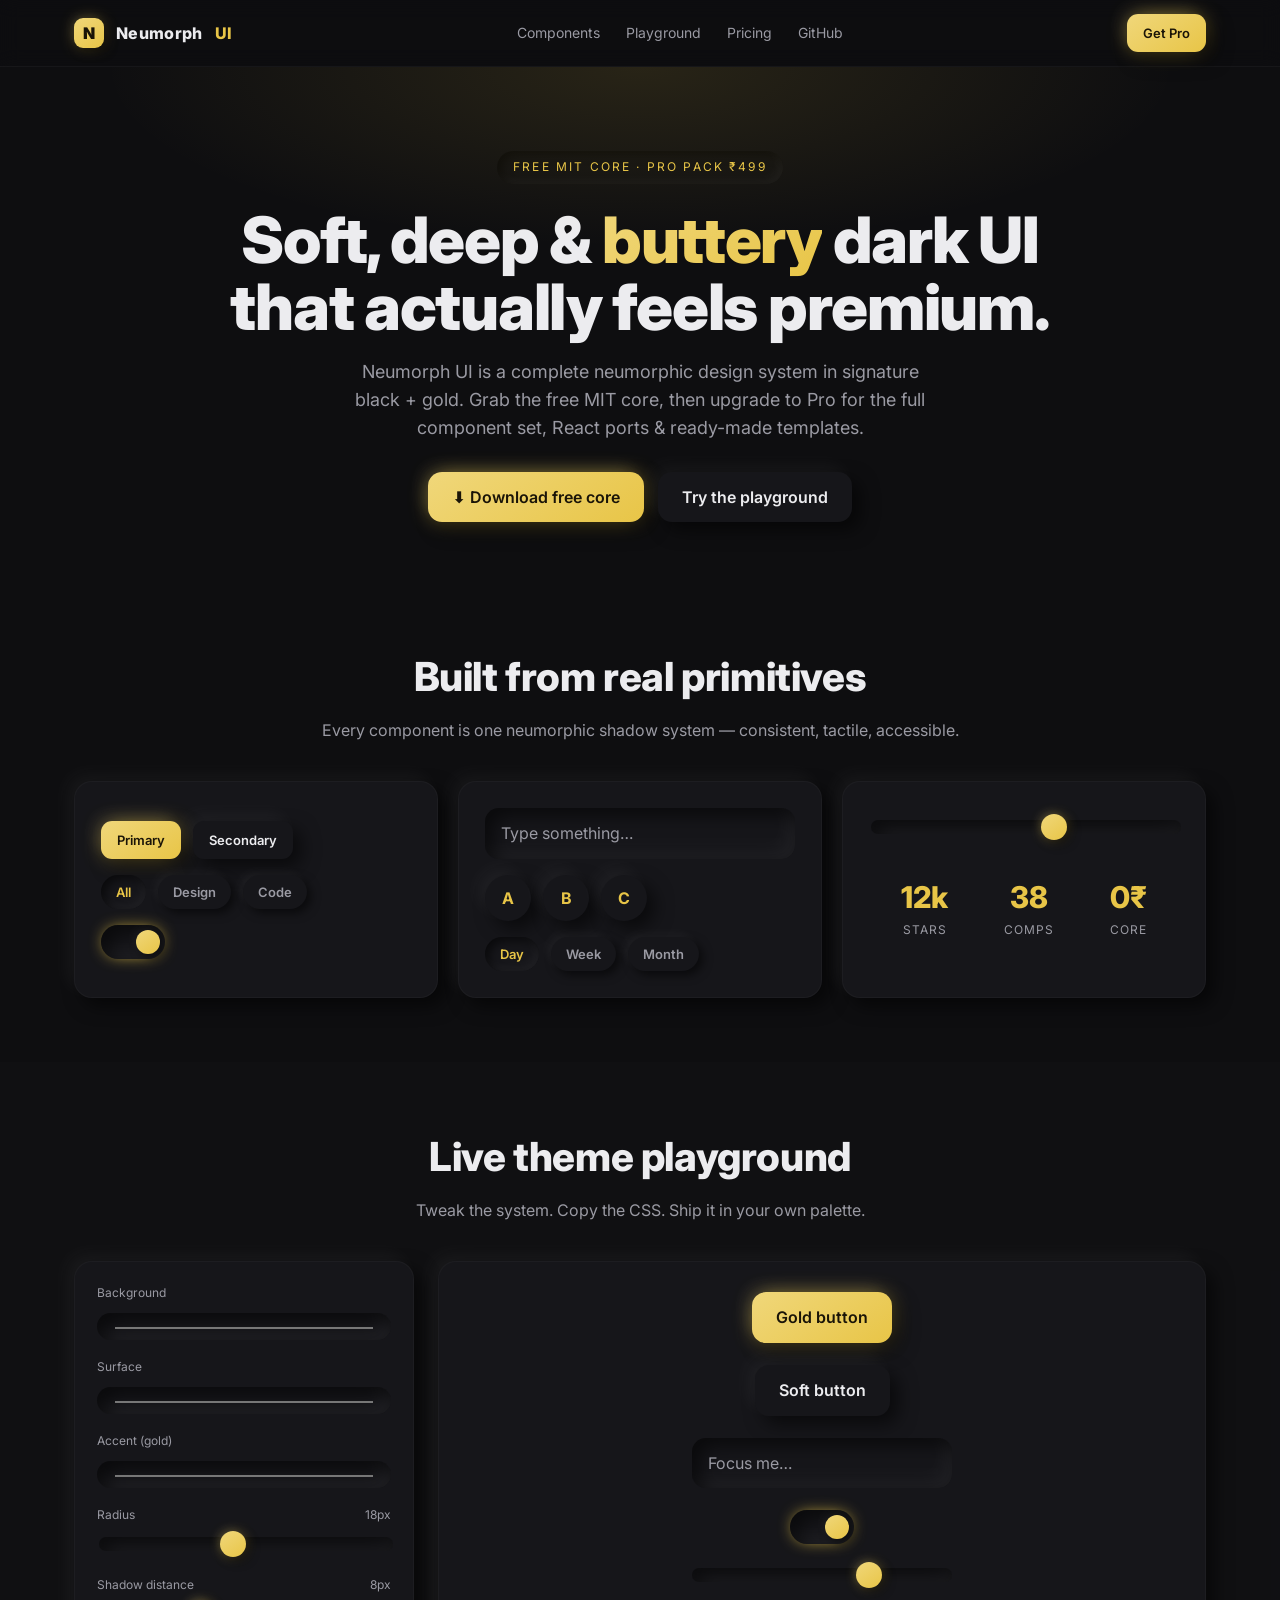
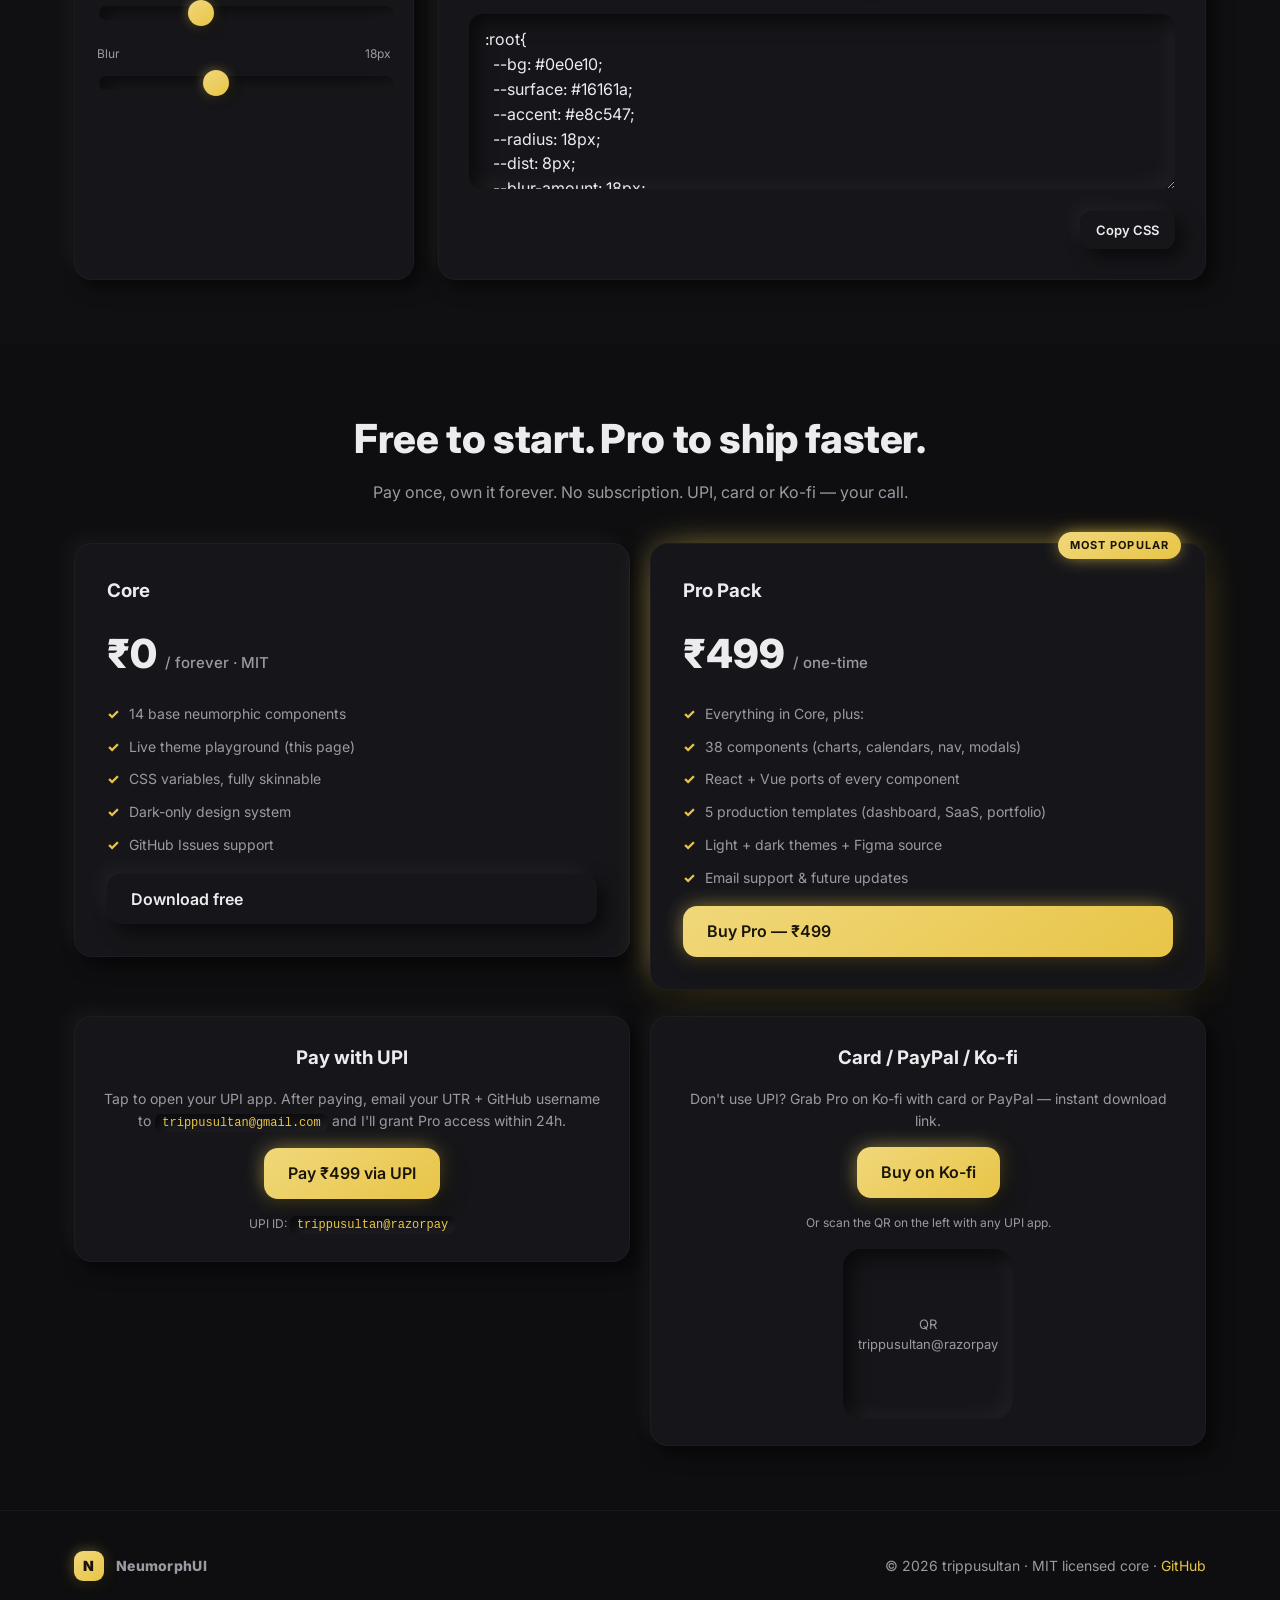
==== index.html @ 6bd1c485 "Neumorph UI: free dark neumorphic kit + Pro storefront (UPI/Ko-fi)" ====
<!DOCTYPE html>
<html lang="en">
<head>
<meta charset="UTF-8" />
<meta name="viewport" content="width=device-width, initial-scale=1.0" />
<title>Neumorph UI — Premium dark neumorphic component kit (free + Pro)</title>
<meta name="description" content="A gorgeous, accessible dark neumorphic UI kit in signature black + gold. Free MIT core, plus a Pro pack with extended components, React ports & templates. Pay via UPI." />
<link rel="preconnect" href="https://fonts.googleapis.com" />
<link href="https://fonts.googleapis.com/css2?family=Inter:wght@400;500;600;700;800;850&display=swap" rel="stylesheet" />
<link rel="stylesheet" href="styles.css" />
</head>
<body>

<!-- NAV -->
<header class="nav">
  <div class="wrap nav-inner">
    <div class="brand"><span class="dot">N</span> Neumorph<span style="color:var(--accent)">UI</span></div>
    <nav class="nav-links">
      <a href="#showcase">Components</a>
      <a href="#playground">Playground</a>
      <a href="#pricing">Pricing</a>
      <a href="https://github.com/trippusultan/neumorph-ui" target="_blank" rel="noreferrer">GitHub</a>
    </nav>
    <a class="btn btn--gold btn--sm" href="#pricing">Get Pro</a>
  </div>
</header>

<!-- HERO -->
<section class="hero">
  <div class="wrap">
    <span class="eyebrow">Free MIT core · Pro pack ₹499</span>
    <h1>Soft, deep &amp; <span class="g">buttery</span> dark UI<br/>that actually feels premium.</h1>
    <p>Neumorph UI is a complete neumorphic design system in signature black&nbsp;+&nbsp;gold. Grab the free MIT core, then upgrade to Pro for the full component set, React ports &amp; ready-made templates.</p>
    <div class="hero-cta">
      <a class="btn btn--gold" href="https://github.com/trippusultan/neumorph-ui/archive/refs/heads/main.zip">⬇ Download free core</a>
      <a class="btn" href="#playground">Try the playground</a>
    </div>
  </div>
</section>

<!-- SHOWCASE -->
<section id="showcase">
  <div class="wrap">
    <div class="section-head">
      <h2>Built from real primitives</h2>
      <p>Every component is one neumorphic shadow system — consistent, tactile, accessible.</p>
    </div>
    <div class="gallery">
      <div class="cell neu">
        <div class="row">
          <button class="btn btn--gold btn--sm">Primary</button>
          <button class="btn btn--sm">Secondary</button>
        </div>
        <div class="row"><span class="chip active">All</span><span class="chip">Design</span><span class="chip">Code</span></div>
        <div class="toggle on"></div>
      </div>
      <div class="cell neu">
        <input class="field" placeholder="Type something…" />
        <div class="row"><span class="avatar">A</span><span class="avatar">B</span><span class="avatar">C</span></div>
        <div class="chip-group row"><span class="chip active">Day</span><span class="chip">Week</span><span class="chip">Month</span></div>
      </div>
      <div class="cell neu">
        <input type="range" class="slider" min="0" max="100" value="60" />
        <div class="row" style="justify-content:center;gap:24px">
          <div class="stat"><div class="n">12k</div><div class="l">stars</div></div>
          <div class="stat"><div class="n">38</div><div class="l">comps</div></div>
          <div class="stat"><div class="n">0₹</div><div class="l">core</div></div>
        </div>
      </div>
    </div>
  </div>
</section>

<!-- PLAYGROUND -->
<section id="playground" style="background:color-mix(in srgb,var(--surface) 30%,transparent)">
  <div class="wrap">
    <div class="section-head">
      <h2>Live theme playground</h2>
      <p>Tweak the system. Copy the CSS. Ship it in your own palette.</p>
    </div>
    <div class="playground">
      <div class="controls neu">
        <div class="ctrl">
          <label>Background <span></span></label>
          <input type="color" id="c-bg" value="#0E0E10" class="field" />
        </div>
        <div class="ctrl">
          <label>Surface</label>
          <input type="color" id="c-surface" value="#16161a" class="field" />
        </div>
        <div class="ctrl">
          <label>Accent (gold)</label>
          <input type="color" id="c-accent" value="#E8C547" class="field" />
        </div>
        <div class="ctrl">
          <label>Radius <span id="v-radius">18px</span></label>
          <input type="range" id="c-radius" class="slider" min="0" max="40" value="18" />
        </div>
        <div class="ctrl">
          <label>Shadow distance <span id="v-dist">8px</span></label>
          <input type="range" id="c-dist" class="slider" min="2" max="20" value="8" />
        </div>
        <div class="ctrl">
          <label>Blur <span id="v-blur">18px</span></label>
          <input type="range" id="c-blur" class="slider" min="4" max="40" value="18" />
        </div>
      </div>
      <div class="preview neu">
        <button class="btn btn--gold">Gold button</button>
        <button class="btn">Soft button</button>
        <input class="field" placeholder="Focus me…" style="max-width:260px" />
        <div class="toggle on"></div>
        <input type="range" class="slider" min="0" max="100" value="70" style="max-width:260px" />
        <textarea id="code-out" class="field code-out" rows="6" readonly></textarea>
        <button class="btn btn--sm copy-btn" data-copy="code-out">Copy CSS</button>
      </div>
    </div>
  </div>
</section>

<!-- PRICING / STORE -->
<section id="pricing">
  <div class="wrap">
    <div class="section-head">
      <h2>Free to start. Pro to ship faster.</h2>
      <p>Pay once, own it forever. No subscription. UPI, card or Ko-fi — your call.</p>
    </div>
    <div class="grid grid-2" style="align-items:start">
      <!-- Free -->
      <div class="price-card neu">
        <h3 style="margin:0">Core</h3>
        <div class="price">₹0 <small>/ forever · MIT</small></div>
        <ul class="feat-list">
          <li>14 base neumorphic components</li>
          <li>Live theme playground (this page)</li>
          <li>CSS variables, fully skinnable</li>
          <li>Dark-only design system</li>
          <li>GitHub Issues support</li>
        </ul>
        <a class="btn" href="https://github.com/trippusultan/neumorph-ui/archive/refs/heads/main.zip">Download free</a>
      </div>
      <!-- Pro -->
      <div class="price-card neu featured">
        <span class="tag">Most popular</span>
        <h3 style="margin:0">Pro Pack</h3>
        <div class="price">₹499 <small>/ one-time</small></div>
        <ul class="feat-list">
          <li>Everything in Core, plus:</li>
          <li>38 components (charts, calendars, nav, modals)</li>
          <li>React + Vue ports of every component</li>
          <li>5 production templates (dashboard, SaaS, portfolio)</li>
          <li>Light + dark themes + Figma source</li>
          <li>Email support &amp; future updates</li>
        </ul>
        <a class="btn btn--gold" href="#pay">Buy Pro — ₹499</a>
      </div>
    </div>

    <!-- PAY -->
    <div id="pay" class="grid grid-2" style="margin-top:26px;align-items:start">
      <div class="upi-box neu">
        <h3 style="margin:0">Pay with UPI</h3>
        <p style="margin:0;color:var(--text-dim);font-size:14px">Tap to open your UPI app. After paying, email your UTR + GitHub username to <span class="kbd">trippusultan@gmail.com</span> and I'll grant Pro access within 24h.</p>
        <button class="btn btn--gold" id="upi-pay" data-amount="499">Pay ₹499 via UPI</button>
        <p style="margin:0;color:var(--text-dim);font-size:12px">UPI ID: <span class="kbd">trippusultan@razorpay</span></p>
      </div>
      <div class="upi-box neu">
        <h3 style="margin:0">Card / PayPal / Ko-fi</h3>
        <p style="margin:0;color:var(--text-dim);font-size:14px">Don't use UPI? Grab Pro on Ko-fi with card or PayPal — instant download link.</p>
        <a class="btn btn--gold" href="https://ko-fi.com/trippusultan" target="_blank" rel="noreferrer">Buy on Ko-fi</a>
        <p style="margin:0;color:var(--text-dim);font-size:12px">Or scan the QR on the left with any UPI app.</p>
        <div class="upi-qr">QR<br/>trippusultan@razorpay</div>
      </div>
    </div>
  </div>
</section>

<footer>
  <div class="wrap footer-inner">
    <div class="brand"><span class="dot">N</span> NeumorphUI</div>
    <div>© 2026 trippusultan · MIT licensed core · <a href="https://github.com/trippusultan/neumorph-ui" style="color:var(--accent)">GitHub</a></div>
  </div>
</footer>

<div class="toast" id="toast"></div>
<script src="app.js"></script>
</body>
</html>
---- styles.css ----
/* ============================================================================
   NEUMORPH UI — free neumorphic design system
   Signature palette: deep ink #0E0E10 + gold #E8C547
   Author: trippusultan · License: MIT
   ========================================================================== */

:root {
  /* Surface (edit these live in the playground) */
  --bg: #0E0E10;
  --surface: #16161a;
  --surface-2: #1d1d22;
  --text: #ECECEF;
  --text-dim: #9a9aa3;
  --accent: #E8C547;
  --accent-soft: #f0d77a;
  --danger: #ff6b6b;
  --radius: 18px;
  --blur: 0px;

  /* Neumorphic shadow math — derived from surface */
  --sh-dark: rgba(0, 0, 0, .55);
  --sh-light: rgba(255, 255, 255, .045);
  --dist: 8px;
  --blur-amount: 18px;

  --elev-out: var(--dist) var(--dist) var(--blur-amount) var(--sh-dark),
             calc(var(--dist) * -1) calc(var(--dist) * -1) var(--blur-amount) var(--sh-light);
  --elev-in: inset var(--dist) var(--dist) var(--blur-amount) var(--sh-dark),
             inset calc(var(--dist) * -1) calc(var(--dist) * -1) var(--blur-amount) var(--sh-light);
  --elev-out-sm: 4px 4px 10px var(--sh-dark),
                 -4px -4px 10px var(--sh-light);
  --elev-in-sm: inset 4px 4px 10px var(--sh-dark),
                inset -4px -4px 10px var(--sh-light);
}

* { box-sizing: border-box; }

html { scroll-behavior: smooth; }

body {
  margin: 0;
  font-family: 'Inter', system-ui, -apple-system, 'Segoe UI', sans-serif;
  background: var(--bg);
  color: var(--text);
  line-height: 1.55;
  -webkit-font-smoothing: antialiased;
  overflow-x: hidden;
}

a { color: inherit; text-decoration: none; }

.wrap { max-width: 1180px; margin: 0 auto; padding: 0 24px; }

/* ---------- Neumorphic primitives ----------------------------------------- */
.neu {
  background: var(--surface);
  border-radius: var(--radius);
  box-shadow: var(--elev-out);
  border: 1px solid rgba(255,255,255,.03);
}
.neu-in {
  background: var(--surface);
  border-radius: var(--radius);
  box-shadow: var(--elev-in);
}

/* Buttons */
.btn {
  display: inline-flex; align-items: center; gap: 10px;
  font: inherit; font-weight: 600; cursor: pointer;
  padding: 13px 24px; border: none; border-radius: 14px;
  background: var(--surface); color: var(--text);
  box-shadow: var(--elev-out);
  transition: box-shadow .18s ease, transform .18s ease, color .18s ease;
  user-select: none;
}
.btn:hover { transform: translateY(-1px); }
.btn:active { box-shadow: var(--elev-in); transform: translateY(0); }
.btn--gold {
  background: linear-gradient(145deg, var(--accent-soft), var(--accent));
  color: #1a1407; box-shadow: var(--elev-out), 0 0 22px -6px var(--accent);
}
.btn--gold:active { box-shadow: var(--elev-in), 0 0 22px -6px var(--accent); }
.btn--sm { padding: 9px 16px; font-size: 13px; border-radius: 11px; }

/* Inputs */
.field {
  width: 100%; padding: 13px 16px; font: inherit; color: var(--text);
  background: var(--surface); border: none; border-radius: 14px;
  box-shadow: var(--elev-in); outline: none;
  transition: box-shadow .2s ease;
}
.field:focus { box-shadow: var(--elev-in), 0 0 0 2px var(--accent) inset; }
.field::placeholder { color: var(--text-dim); }

/* Card */
.card { padding: 26px; }
.card h3 { margin: 0 0 6px; font-size: 17px; }
.card p { margin: 0; color: var(--text-dim); font-size: 14px; }

/* Toggle */
.toggle { width: 64px; height: 34px; border-radius: 999px; background: var(--surface);
  box-shadow: var(--elev-in); position: relative; cursor: pointer; transition: .25s; }
.toggle::after { content:""; position:absolute; top:5px; left:5px; width:24px; height:24px;
  border-radius:50%; background: var(--text-dim); box-shadow: var(--elev-out-sm); transition:.25s; }
.toggle.on { box-shadow: var(--elev-in), 0 0 16px -4px var(--accent); }
.toggle.on::after { left: 35px; background: linear-gradient(145deg,var(--accent-soft),var(--accent)); }

/* Slider */
.slider { -webkit-appearance:none; width:100%; height:14px; border-radius:999px;
  background: var(--surface); box-shadow: var(--elev-in); outline:none; }
.slider::-webkit-slider-thumb { -webkit-appearance:none; width:26px; height:26px; border-radius:50%;
  background: linear-gradient(145deg,var(--accent-soft),var(--accent)); cursor:pointer;
  box-shadow: var(--elev-out-sm), 0 0 14px -4px var(--accent); }
.slider::-moz-range-thumb { width:26px; height:26px; border:none; border-radius:50%;
  background: var(--accent); cursor:pointer; box-shadow: var(--elev-out-sm); }

/* Chip / pill */
.chip { padding: 7px 15px; border-radius: 999px; font-size: 13px; font-weight: 600;
  background: var(--surface); color: var(--text-dim); box-shadow: var(--elev-out-sm); cursor:pointer; }
.chip.active { color: var(--accent); box-shadow: var(--elev-in-sm); }

/* Avatar */
.avatar { width:46px; height:46px; border-radius:50%; display:grid; place-items:center;
  font-weight:700; color: var(--accent); background: var(--surface); box-shadow: var(--elev-out); }

/* Stat */
.stat { text-align:center; padding: 22px 16px; }
.stat .n { font-size: 30px; font-weight: 800; color: var(--accent);
  text-shadow: 0 0 26px -8px var(--accent); }
.stat .l { font-size: 12px; color: var(--text-dim); letter-spacing:.08em; text-transform:uppercase; }

/* ---------- Layout / hero -------------------------------------------------- */
header.nav { position: sticky; top: 0; z-index: 50; backdrop-filter: blur(10px);
  background: color-mix(in srgb, var(--bg) 78%, transparent); border-bottom:1px solid rgba(255,255,255,.04); }
.nav-inner { display:flex; align-items:center; justify-content:space-between; height:66px; }
.brand { display:flex; align-items:center; gap:12px; font-weight:800; letter-spacing:.02em; }
.brand .dot { width:30px; height:30px; border-radius:9px; display:grid; place-items:center;
  background: linear-gradient(145deg,var(--accent-soft),var(--accent)); color:#1a1407; font-weight:900;
  box-shadow: var(--elev-out-sm), 0 0 18px -6px var(--accent); }
.nav-links { display:flex; gap:26px; font-size:14px; color: var(--text-dim); }
.nav-links a:hover { color: var(--text); }

.hero { padding: 84px 0 60px; text-align:center; position:relative; }
.hero::before { content:""; position:absolute; inset:0; pointer-events:none;
  background: radial-gradient(60% 50% at 50% 0%, color-mix(in srgb,var(--accent) 12%, transparent), transparent 70%); }
.eyebrow { display:inline-block; font-size:12px; letter-spacing:.18em; text-transform:uppercase;
  color: var(--accent); padding:7px 16px; border-radius:999px; box-shadow: var(--elev-in-sm); margin-bottom:22px; }
.hero h1 { font-size: clamp(34px, 6vw, 64px); line-height:1.05; margin:0 0 18px; font-weight:850; letter-spacing:-.02em; }
.hero h1 .g { background: linear-gradient(145deg,var(--accent-soft),var(--accent));
  -webkit-background-clip:text; background-clip:text; color:transparent; }
.hero p { max-width: 600px; margin: 0 auto 30px; color: var(--text-dim); font-size:18px; }
.hero-cta { display:flex; gap:14px; justify-content:center; flex-wrap:wrap; }

.grid { display:grid; gap:20px; }
.grid-3 { grid-template-columns: repeat(3,1fr); }
.grid-2 { grid-template-columns: repeat(2,1fr); }
@media (max-width: 860px){ .grid-3,.grid-2 { grid-template-columns:1fr; } }

section { padding: 64px 0; }
.section-head { text-align:center; margin-bottom: 38px; }
.section-head h2 { font-size: clamp(26px,4vw,40px); margin:0 0 10px; font-weight:800; letter-spacing:-.01em; }
.section-head p { color: var(--text-dim); margin:0; }

/* Showcase gallery */
.gallery { display:grid; grid-template-columns: repeat(3,1fr); gap:20px; }
@media (max-width: 860px){ .gallery { grid-template-columns:1fr; } }
.cell { padding: 26px; display:flex; flex-direction:column; gap:16px; min-height:170px; justify-content:center; }
.cell .row { display:flex; gap:12px; flex-wrap:wrap; align-items:center; }

/* Playground */
.playground { display:grid; grid-template-columns: 340px 1fr; gap:24px; }
@media (max-width: 860px){ .playground { grid-template-columns:1fr; } }
.controls { padding:22px; display:flex; flex-direction:column; gap:18px; }
.ctrl label { font-size:12px; color:var(--text-dim); display:flex; justify-content:space-between; margin-bottom:8px; }
.preview { padding:30px; display:flex; flex-direction:column; gap:22px; align-items:center; justify-content:center; min-height:340px; }
.code-out { width:100%; margin-top:8px; }
.copy-btn { align-self:flex-end; }

/* Store / pricing */
.price-card { padding: 32px; display:flex; flex-direction:column; gap:18px; position:relative; }
.price-card.featured { box-shadow: var(--elev-out), 0 0 40px -14px var(--accent); }
.price-card .tag { position:absolute; top:-12px; right:24px; font-size:11px; font-weight:700;
  letter-spacing:.1em; text-transform:uppercase; color:#1a1407; padding:5px 12px; border-radius:999px;
  background: linear-gradient(145deg,var(--accent-soft),var(--accent)); box-shadow:0 0 18px -4px var(--accent); }
.price { font-size:40px; font-weight:850; }
.price small { font-size:15px; color:var(--text-dim); font-weight:500; }
.feat-list { list-style:none; padding:0; margin:0; display:flex; flex-direction:column; gap:11px; font-size:14px; }
.feat-list li { display:flex; gap:10px; align-items:center; color:var(--text-dim); }
.feat-list li::before { content:"✓"; color:var(--accent); font-weight:800; }

.upi-box { padding:26px; text-align:center; display:flex; flex-direction:column; gap:16px; align-items:center; }
.upi-qr { width:170px; height:170px; border-radius:18px; background:var(--surface); box-shadow:var(--elev-in);
  display:grid; place-items:center; color:var(--text-dim); font-size:13px; }

footer { border-top:1px solid rgba(255,255,255,.05); padding:40px 0; color:var(--text-dim); font-size:14px; }
.footer-inner { display:flex; justify-content:space-between; flex-wrap:wrap; gap:18px; align-items:center; }

.toast { position:fixed; bottom:26px; left:50%; transform:translateX(-50%) translateY(20px);
  background:var(--surface); color:var(--text); padding:13px 22px; border-radius:13px;
  box-shadow:var(--elev-out); opacity:0; pointer-events:none; transition:.3s; z-index:100; font-size:14px; }
.toast.show { opacity:1; transform:translateX(-50%) translateY(0); }
.kbd { font-family:ui-monospace,monospace; font-size:12px; padding:2px 7px; border-radius:6px;
  background:var(--surface); box-shadow:var(--elev-in-sm); color:var(--accent); }
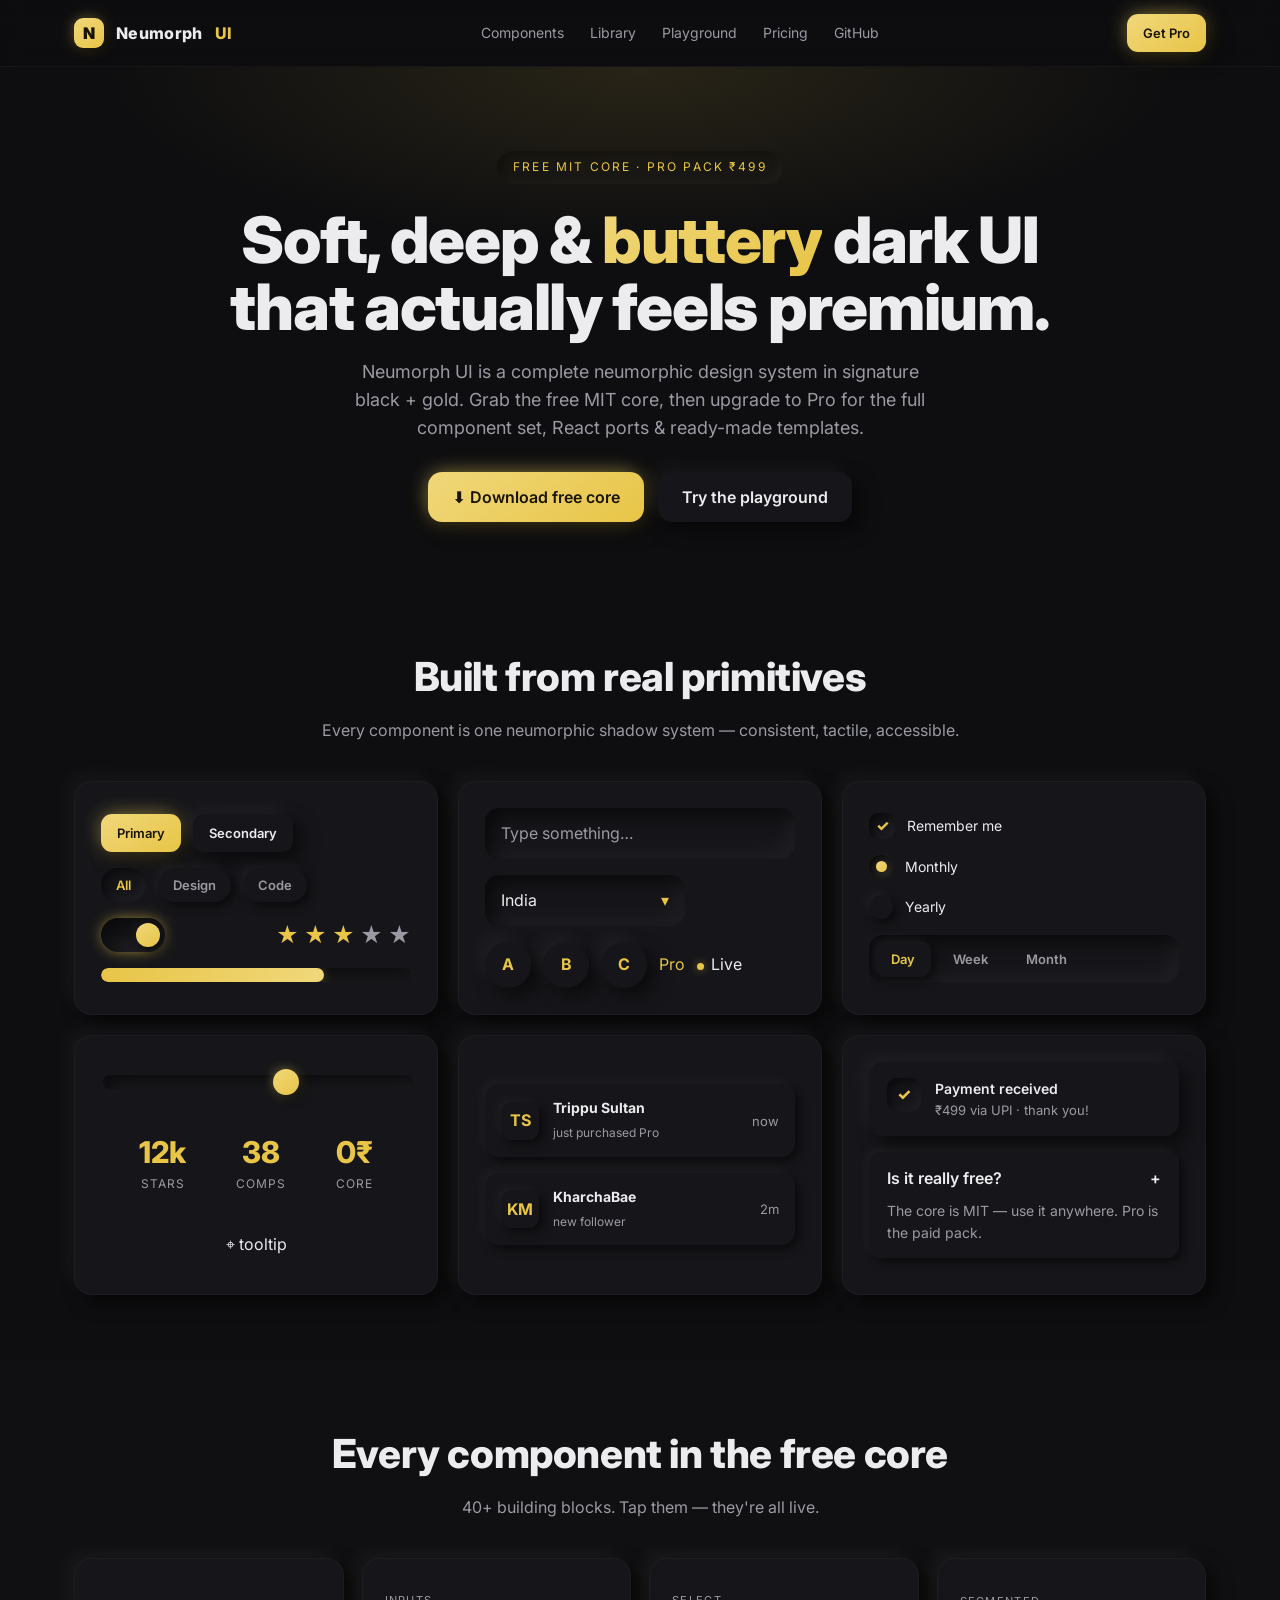
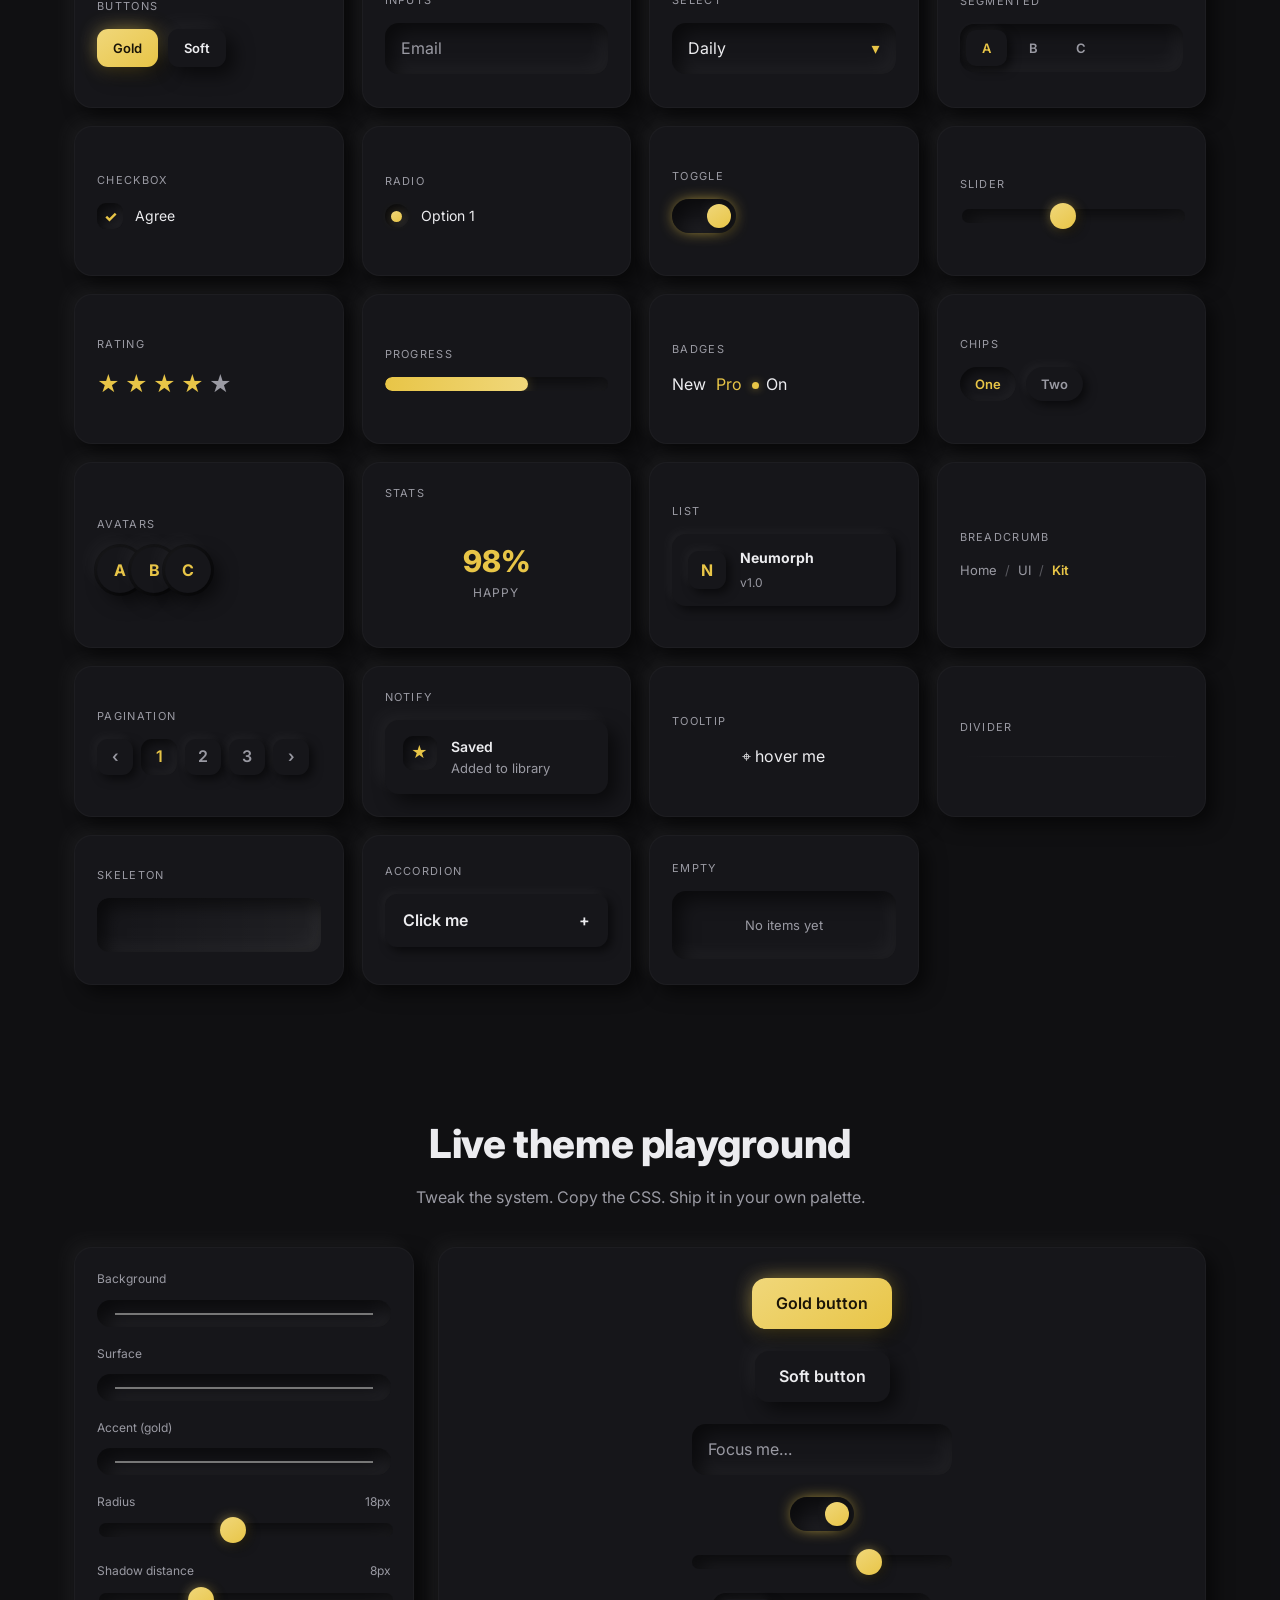
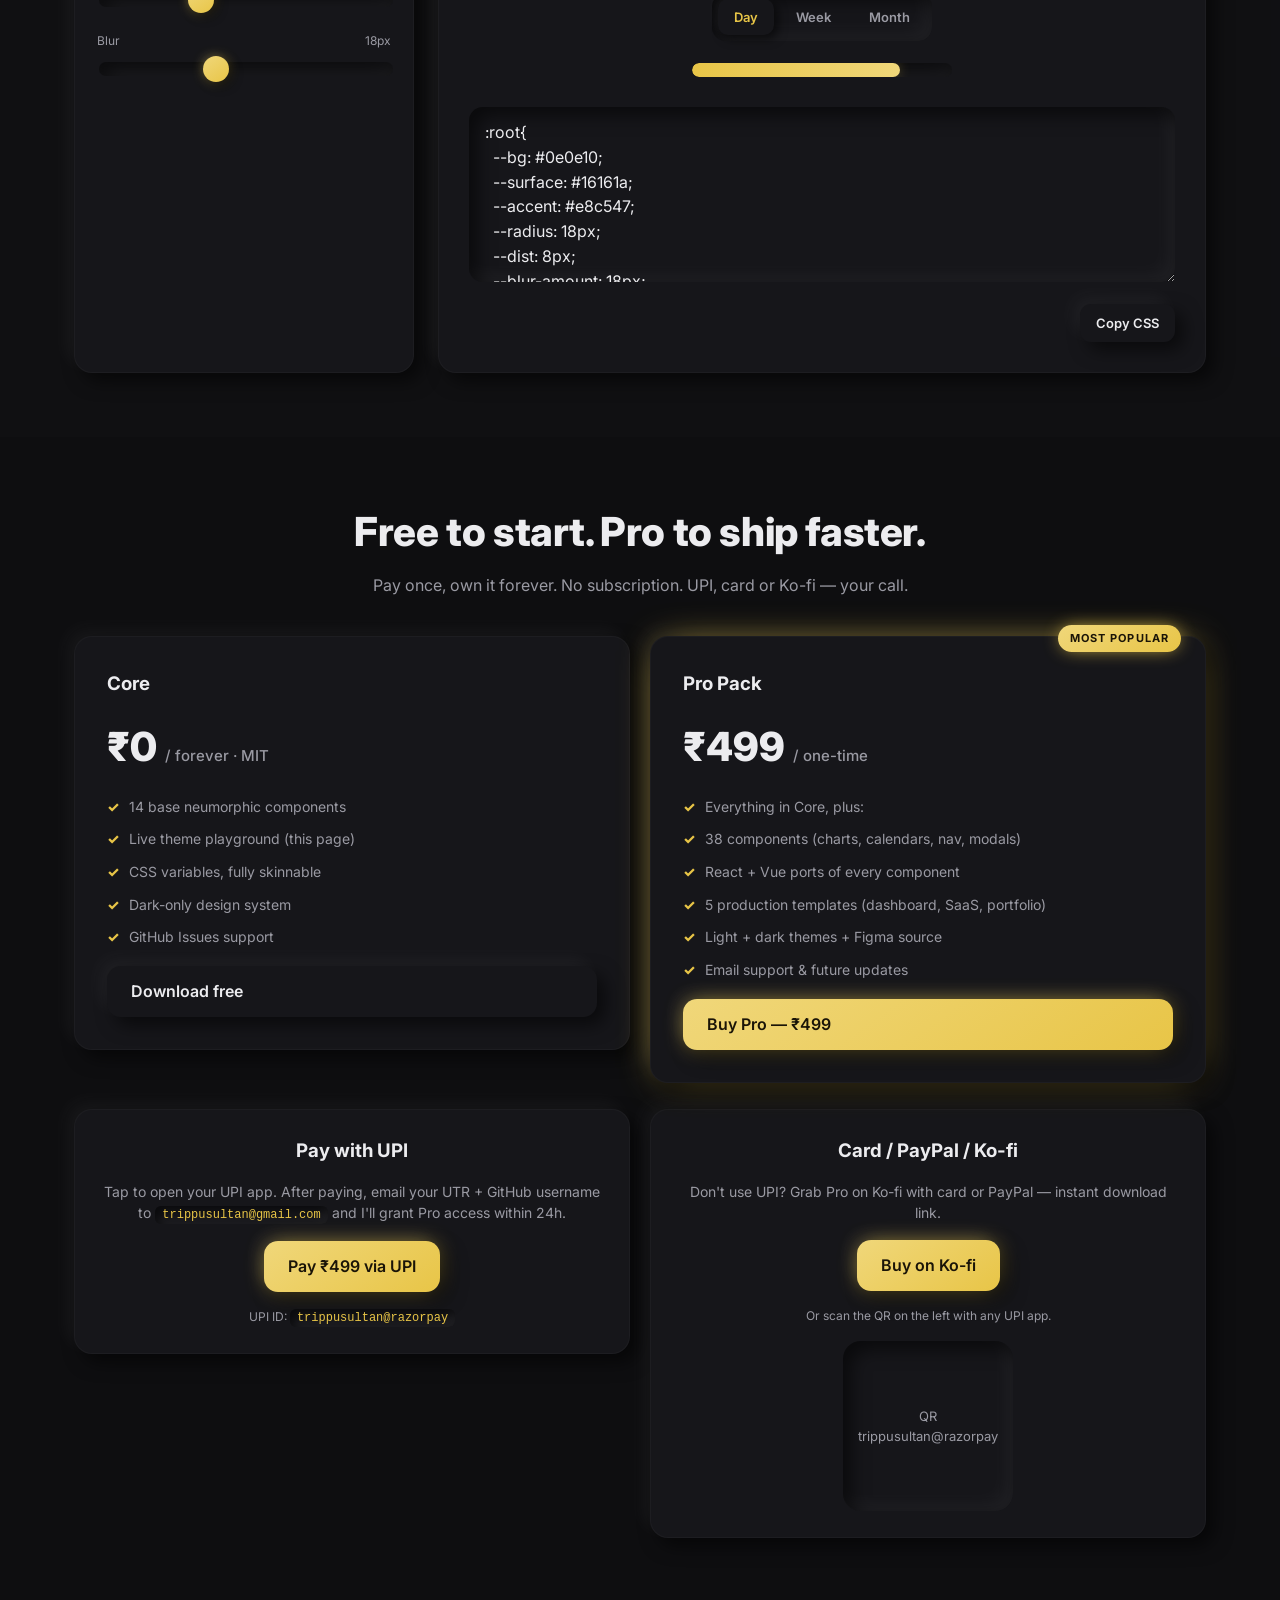
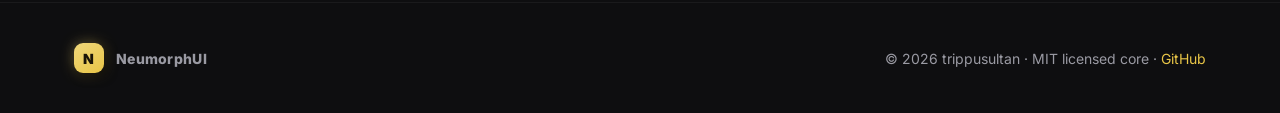
==== commit 64e89e9b: "Add 20+ new free components (progress, checkbox, radio, segmented, rating, select, notify, list, bre" ====
--- a/index.html
+++ b/index.html
@@ -17,6 +17,7 @@
     <div class="brand"><span class="dot">N</span> Neumorph<span style="color:var(--accent)">UI</span></div>
     <nav class="nav-links">
       <a href="#showcase">Components</a>
+      <a href="#library">Library</a>
       <a href="#playground">Playground</a>
       <a href="#pricing">Pricing</a>
       <a href="https://github.com/trippusultan/neumorph-ui" target="_blank" rel="noreferrer">GitHub</a>
@@ -52,21 +53,80 @@
           <button class="btn btn--sm">Secondary</button>
         </div>
         <div class="row"><span class="chip active">All</span><span class="chip">Design</span><span class="chip">Code</span></div>
-        <div class="toggle on"></div>
+        <div class="row" style="justify-content:space-between">
+          <div class="toggle on"></div>
+          <span class="stars" title="rate"><span class="on">★</span><span class="on">★</span><span class="on">★</span><span>★</span><span>★</span></span>
+        </div>
+        <div class="progress"><i style="width:72%"></i></div>
       </div>
       <div class="cell neu">
         <input class="field" placeholder="Type something…" />
-        <div class="row"><span class="avatar">A</span><span class="avatar">B</span><span class="avatar">C</span></div>
-        <div class="chip-group row"><span class="chip active">Day</span><span class="chip">Week</span><span class="chip">Month</span></div>
+        <div class="select" style="max-width:200px">
+          <select><option>India</option><option>US</option><option>UK</option></select>
+        </div>
+        <div class="row"><span class="avatar">A</span><span class="avatar">B</span><span class="avatar">C</span>
+          <span class="badge badge--gold">Pro</span><span class="badge badge--dot">Live</span></div>
+      </div>
+      <div class="cell neu">
+        <div class="check-row"><span class="check on"></span> Remember me</div>
+        <div class="radio-row"><span class="radio on"></span> Monthly</div>
+        <div class="radio-row"><span class="radio"></span> Yearly</div>
+        <div class="segmented"><button class="active">Day</button><button>Week</button><button>Month</button></div>
       </div>
       <div class="cell neu">
         <input type="range" class="slider" min="0" max="100" value="60" />
-        <div class="row" style="justify-content:center;gap:24px">
+        <div class="row" style="justify-content:center;gap:18px">
           <div class="stat"><div class="n">12k</div><div class="l">stars</div></div>
           <div class="stat"><div class="n">38</div><div class="l">comps</div></div>
           <div class="stat"><div class="n">0₹</div><div class="l">core</div></div>
         </div>
-      </div>
+        <div class="row" style="justify-content:center"><span class="tip" data-tip="Buttery!">⌖ tooltip</span></div>
+      </div>
+      <div class="cell neu">
+        <div class="list-item"><span class="li-av">TS</span><div class="li-body"><b>Trippu Sultan</b><small>just purchased Pro</small></div><span class="li-trail">now</span></div>
+        <div class="list-item"><span class="li-av">KM</span><div class="li-body"><b>KharchaBae</b><small>new follower</small></div><span class="li-trail">2m</span></div>
+      </div>
+      <div class="cell neu">
+        <div class="notify"><span class="ic">✓</span><div><div class="t">Payment received</div><div class="d">₹499 via UPI · thank you!</div></div></div>
+        <div class="acc-free">
+          <div class="acc-item open"><div class="h">Is it really free? <span>+</span></div><div class="b">The core is MIT — use it anywhere. Pro is the paid pack.</div></div>
+        </div>
+      </div>
+    </div>
+  </div>
+</section>
+
+<!-- FULL LIBRARY -->
+<section id="library" style="background:color-mix(in srgb,var(--surface) 24%,transparent)">
+  <div class="wrap">
+    <div class="section-head">
+      <h2>Every component in the free core</h2>
+      <p>40+ building blocks. Tap them — they're all live.</p>
+    </div>
+    <div class="library">
+      <div class="lib-cell neu"><div class="lab">Buttons</div><div class="row"><button class="btn btn--gold btn--sm">Gold</button><button class="btn btn--sm">Soft</button></div></div>
+      <div class="lib-cell neu"><div class="lab">Inputs</div><input class="field" placeholder="Email" /></div>
+      <div class="lib-cell neu"><div class="lab">Select</div><div class="select"><select><option>Daily</option><option>Weekly</option></select></div></div>
+      <div class="lib-cell neu"><div class="lab">Segmented</div><div class="segmented"><button class="active">A</button><button>B</button><button>C</button></div></div>
+      <div class="lib-cell neu"><div class="lab">Checkbox</div><div class="check-row"><span class="check on"></span> Agree</div></div>
+      <div class="lib-cell neu"><div class="lab">Radio</div><div class="radio-row"><span class="radio on"></span> Option 1</div></div>
+      <div class="lib-cell neu"><div class="lab">Toggle</div><div class="toggle on"></div></div>
+      <div class="lib-cell neu"><div class="lab">Slider</div><input type="range" class="slider" min="0" max="100" value="45" /></div>
+      <div class="lib-cell neu"><div class="lab">Rating</div><span class="stars"><span class="on">★</span><span class="on">★</span><span class="on">★</span><span class="on">★</span><span>★</span></span></div>
+      <div class="lib-cell neu"><div class="lab">Progress</div><div class="progress"><i style="width:64%"></i></div></div>
+      <div class="lib-cell neu"><div class="lab">Badges</div><div class="row"><span class="badge">New</span><span class="badge badge--gold">Pro</span><span class="badge badge--dot">On</span></div></div>
+      <div class="lib-cell neu"><div class="lab">Chips</div><div class="chip-group row"><span class="chip active">One</span><span class="chip">Two</span></div></div>
+      <div class="lib-cell neu"><div class="lab">Avatars</div><div class="avatar-group"><span class="avatar">A</span><span class="avatar">B</span><span class="avatar">C</span></div></div>
+      <div class="lib-cell neu"><div class="lab">Stats</div><div class="row" style="justify-content:center"><div class="stat"><div class="n">98%</div><div class="l">happy</div></div></div></div>
+      <div class="lib-cell neu"><div class="lab">List</div><div class="list-item"><span class="li-av">N</span><div class="li-body"><b>Neumorph</b><small>v1.0</small></div></div></div>
+      <div class="lib-cell neu"><div class="lab">Breadcrumb</div><div class="breadcrumb"><a>Home</a><span class="sep">/</span><a>UI</a><span class="sep">/</span><span class="cur">Kit</span></div></div>
+      <div class="lib-cell neu"><div class="lab">Pagination</div><div class="pager"><button>‹</button><button class="active">1</button><button>2</button><button>3</button><button>›</button></div></div>
+      <div class="lib-cell neu"><div class="lab">Notify</div><div class="notify"><span class="ic">★</span><div><div class="t">Saved</div><div class="d">Added to library</div></div></div></div>
+      <div class="lib-cell neu"><div class="lab">Tooltip</div><div class="row" style="justify-content:center"><span class="tip" data-tip="Hover worked!">⌖ hover me</span></div></div>
+      <div class="lib-cell neu"><div class="lab">Divider</div><div class="divider"></div></div>
+      <div class="lib-cell neu"><div class="lab">Skeleton</div><div class="skeleton" style="height:54px"></div></div>
+      <div class="lib-cell neu"><div class="lab">Accordion</div><div class="acc-free"><div class="acc-item"><div class="h">Click me <span>+</span></div><div class="b">Hidden content reveals on tap.</div></div></div></div>
+      <div class="lib-cell neu"><div class="lab">Empty</div><div class="empty">No items yet</div></div>
     </div>
   </div>
 </section>
@@ -111,6 +171,8 @@
         <input class="field" placeholder="Focus me…" style="max-width:260px" />
         <div class="toggle on"></div>
         <input type="range" class="slider" min="0" max="100" value="70" style="max-width:260px" />
+        <div class="segmented"><button class="active">Day</button><button>Week</button><button>Month</button></div>
+        <div class="progress" style="max-width:260px"><i style="width:80%"></i></div>
         <textarea id="code-out" class="field code-out" rows="6" readonly></textarea>
         <button class="btn btn--sm copy-btn" data-copy="code-out">Copy CSS</button>
       </div>
--- a/styles.css
+++ b/styles.css
@@ -202,3 +202,126 @@
 .toast.show { opacity:1; transform:translateX(-50%) translateY(0); }
 .kbd { font-family:ui-monospace,monospace; font-size:12px; padding:2px 7px; border-radius:6px;
   background:var(--surface); box-shadow:var(--elev-in-sm); color:var(--accent); }
+
+/* ---------- Extended free components -------------------------------------- */
+
+/* Progress bar */
+.progress { width:100%; height:14px; border-radius:999px; background:var(--surface);
+  box-shadow:var(--elev-in); overflow:hidden; }
+.progress > i { display:block; height:100%; border-radius:999px;
+  background:linear-gradient(90deg,var(--accent),var(--accent-soft));
+  box-shadow:0 0 14px -4px var(--accent); transition:width .5s ease; }
+
+/* Checkbox */
+.check { display:inline-grid; place-items:center; width:26px; height:26px; border-radius:9px;
+  background:var(--surface); box-shadow:var(--elev-out-sm); cursor:pointer; transition:.18s; }
+.check.on { box-shadow:var(--elev-in-sm); }
+.check.on::after { content:"✓"; color:var(--accent); font-weight:800; font-size:15px; }
+.check-row { display:flex; align-items:center; gap:12px; font-size:14px; cursor:pointer; }
+.check-row:hover .check { color:var(--accent); }
+
+/* Radio */
+.radio { width:24px; height:24px; border-radius:50%; background:var(--surface);
+  box-shadow:var(--elev-out-sm); cursor:pointer; display:inline-grid; place-items:center; transition:.18s; }
+.radio.on { box-shadow:var(--elev-in-sm); }
+.radio.on::after { content:""; width:11px; height:11px; border-radius:50%;
+  background:linear-gradient(145deg,var(--accent-soft),var(--accent)); box-shadow:0 0 12px -3px var(--accent); }
+.radio-row { display:flex; align-items:center; gap:12px; font-size:14px; cursor:pointer; }
+
+/* Segmented control */
+.segmented { display:inline-flex; padding:6px; gap:6px; background:var(--surface);
+  border-radius:14px; box-shadow:var(--elev-in); }
+.segmented button { border:none; background:transparent; color:var(--text-dim); font:inherit;
+  font-weight:600; font-size:13px; padding:8px 16px; border-radius:10px; cursor:pointer; transition:.18s; }
+.segmented button.active { color:var(--accent); background:var(--surface); box-shadow:var(--elev-out-sm); }
+
+/* Rating stars */
+.stars { display:inline-flex; gap:5px; cursor:pointer; }
+.stars span { font-size:22px; color:var(--text-dim); filter:drop-shadow(var(--elev-out-sm)); transition:.15s; }
+.stars span.on { color:var(--accent); }
+
+/* Breadcrumb */
+.breadcrumb { display:flex; align-items:center; gap:8px; font-size:13px; color:var(--text-dim); }
+.breadcrumb a:hover { color:var(--text); }
+.breadcrumb .sep { opacity:.5; }
+.breadcrumb .cur { color:var(--accent); font-weight:600; }
+
+/* Pagination */
+.pager { display:inline-flex; gap:8px; align-items:center; }
+.pager button { width:36px; height:36px; border:none; border-radius:11px; background:var(--surface);
+  color:var(--text-dim); font:inherit; font-weight:600; cursor:pointer; box-shadow:var(--elev-out-sm); transition:.18s; }
+.pager button:hover { color:var(--text); }
+.pager button.active { color:var(--accent); box-shadow:var(--elev-in-sm); }
+
+/* Select (styled) */
+.select { position:relative; }
+.select select { appearance:none; width:100%; padding:13px 42px 13px 16px; font:inherit; color:var(--text);
+  background:var(--surface); border:none; border-radius:14px; box-shadow:var(--elev-in); outline:none; cursor:pointer; }
+.select::after { content:"▾"; position:absolute; right:16px; top:50%; transform:translateY(-50%);
+  color:var(--accent); pointer-events:none; }
+.select select:focus { box-shadow:var(--elev-in), 0 0 0 2px var(--accent) inset; }
+
+/* Notification / toast */
+.notify { display:flex; gap:14px; align-items:flex-start; padding:16px 18px; border-radius:14px;
+  background:var(--surface); box-shadow:var(--elev-out); max-width:340px; }
+.notify .ic { width:34px; height:34px; border-radius:10px; display:grid; place-items:center; flex:none;
+  background:var(--surface); box-shadow:var(--elev-in-sm); color:var(--accent); font-weight:800; }
+.notify .t { font-weight:600; font-size:14px; }
+.notify .d { color:var(--text-dim); font-size:13px; }
+
+/* List item */
+.list-item { display:flex; align-items:center; gap:14px; padding:13px 16px; border-radius:14px;
+  background:var(--surface); box-shadow:var(--elev-out-sm); }
+.list-item .li-av { width:38px; height:38px; border-radius:11px; flex:none; display:grid; place-items:center;
+  background:var(--surface); box-shadow:var(--elev-out-sm); color:var(--accent); font-weight:700; }
+.list-item .li-body { flex:1; min-width:0; }
+.list-item .li-body b { font-size:14px; display:block; }
+.list-item .li-body small { color:var(--text-dim); font-size:12px; }
+.list-item .li-trail { color:var(--text-dim); font-size:13px; }
+
+/* Badge (variants) */
+.badge--gold { color:var(--accent); }
+.badge--ghost { color:var(--text-dim); }
+.badge--dot::before { content:""; display:inline-block; width:7px; height:7px; border-radius:50%;
+  background:var(--accent); margin-right:7px; box-shadow:0 0 8px -1px var(--accent); vertical-align:middle; }
+
+/* Tooltip (reuse from pro, included free) */
+.tip { position:relative; }
+.tip::after { content:attr(data-tip); position:absolute; bottom:calc(100% + 8px); left:50%;
+  transform:translateX(-50%); white-space:nowrap; font-size:12px; padding:6px 10px; border-radius:8px;
+  background:var(--surface); color:var(--text); box-shadow:var(--elev-out); opacity:0; pointer-events:none; transition:.2s; }
+.tip:hover::after { opacity:1; }
+
+/* Divider */
+.divider { height:1px; background:linear-gradient(90deg,transparent,var(--sh-light),transparent); margin:6px 0; }
+.divider--v { width:1px; height:34px; background:linear-gradient(180deg,transparent,var(--sh-light),transparent); }
+
+/* Skeleton loader */
+.skeleton { border-radius:12px; background:var(--surface); box-shadow:var(--elev-in);
+  background-image:linear-gradient(90deg,transparent,var(--sh-light),transparent);
+  background-size:200% 100%; animation:sk 1.3s infinite; }
+@keyframes sk { 0%{background-position:200% 0} 100%{background-position:-200% 0} }
+
+/* Accordion (light, free version) */
+.acc-free .acc-item { padding:14px 18px; box-shadow:var(--elev-out-sm); margin-bottom:10px; border-radius:12px;
+  cursor:pointer; background:var(--surface); }
+.acc-free .acc-item .h { font-weight:600; display:flex; justify-content:space-between; }
+.acc-free .acc-item .b { color:var(--text-dim); font-size:14px; max-height:0; overflow:hidden; transition:.3s; }
+.acc-free .acc-item.open .b { max-height:120px; margin-top:10px; }
+
+/* Avatar group */
+.avatar-group { display:flex; }
+.avatar-group .avatar { margin-left:-12px; box-shadow:var(--elev-out),0 0 0 3px var(--bg); }
+.avatar-group .avatar:first-child { margin-left:0; }
+
+/* Empty / placeholder tile */
+.empty { padding:24px; text-align:center; color:var(--text-dim); font-size:13px; border-radius:14px;
+  background:var(--surface); box-shadow:var(--elev-in); }
+
+/* Library grid (full showcase) */
+.library { display:grid; grid-template-columns:repeat(4,1fr); gap:18px; }
+@media (max-width:980px){ .library { grid-template-columns:repeat(2,1fr); } }
+@media (max-width:560px){ .library { grid-template-columns:1fr; } }
+.lib-cell { padding:22px; display:flex; flex-direction:column; gap:14px; min-height:150px; justify-content:center; }
+.lib-cell .lab { font-size:11px; letter-spacing:.12em; text-transform:uppercase; color:var(--text-dim); }
+.lib-cell .row { display:flex; gap:10px; flex-wrap:wrap; align-items:center; }
